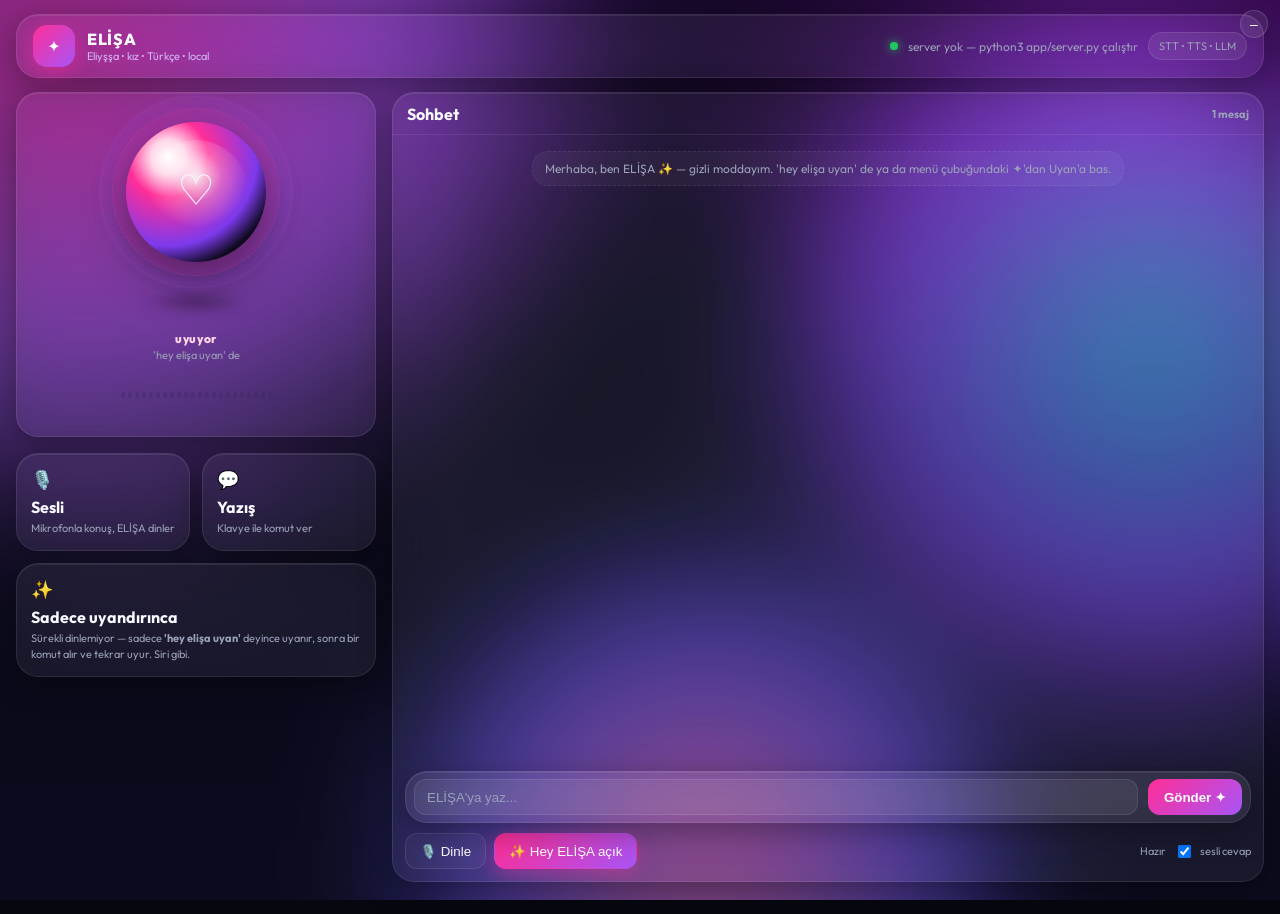
==== app/web/index.html @ fc1f0278 "V1 checkpoint: calisan ELISHA (regex ACTION sistemi) - V2 refactor oncesi" ====
<!doctype html>
<html lang="tr">
<head>
<meta charset="utf-8"/>
<meta name="viewport" content="width=device-width,initial-scale=1"/>
<title>ELİŞA — kız asistan</title>
<link rel="preconnect" href="https://fonts.googleapis.com">
<link href="https://fonts.googleapis.com/css2?family=Outfit:wght@400;600;800&family=JetBrains+Mono:wght@400&display=swap" rel="stylesheet">
<link rel="stylesheet" href="style.css"/>
</head>
<body>
<div class="bg">
  <div class="mesh m1"></div>
  <div class="mesh m2"></div>
  <div class="mesh m3"></div>
</div>

<header class="top glass">
  <div class="brand">
    <div class="logo">✦</div>
    <div>
      <div class="name">ELİŞA</div>
      <div class="sub">Eliyşşa • kız • Türkçe • local</div>
    </div>
  </div>
  <div class="status">
    <span class="dot" id="dot"></span>
    <span id="statusText">başlatılıyor...</span>
    <span class="badge" id="badge">STT • TTS • LLM</span>
  </div>
</header>

<main class="grid">
  <!-- SOL: orb + bento -->
  <section class="left">
    <div class="orb-card glass">
      <div class="orb-wrap">
        <div class="orb" id="orb">
          <div class="orb-core"></div>
          <div class="orb-ring r1"></div>
          <div class="orb-ring r2"></div>
          <div class="orb-ring r3"></div>
          <div class="orb-face">♡</div>
        </div>
        <div class="orb-shadow"></div>
      </div>
      <div class="orb-label" id="orbLabel">uyuyor</div>
      <div class="orb-hint" id="orbHint">'hey elişa uyan' de</div>
      <div class="wave" id="wave"></div>
    </div>

    <div class="bento">
      <div class="bento-card glass">
        <div class="b-ico">🎙️</div>
        <div class="b-title">Sesli</div>
        <div class="b-desc">Mikrofonla konuş, ELİŞA dinler</div>
      </div>
      <div class="bento-card glass">
        <div class="b-ico">💬</div>
        <div class="b-title">Yazış</div>
        <div class="b-desc">Klavye ile komut ver</div>
      </div>
      <div class="bento-card glass span2">
        <div class="b-ico">✨</div>
        <div class="b-title">Sadece uyandırınca</div>
        <div class="b-desc" id="wakeDesc">Sürekli dinlemiyor — sadece <b>'hey elişa uyan'</b> deyince uyanır, sonra bir komut alır ve tekrar uyur. Siri gibi.</div>
      </div>
    </div>
  </section>

  <!-- SAĞ: chat -->
  <section class="right glass">
    <div class="chat-head">
      <span>Sohbet</span>
      <span class="cnt" id="cnt">0 mesaj</span>
    </div>
    <div class="chat" id="chat"></div>
    <div class="composer glass">
      <input id="input" placeholder="ELİŞA'ya yaz..." autocomplete="off"/>
      <button id="send" class="primary">Gönder ✦</button>
    </div>
    <div class="controls">
      <button id="mic" class="ghost">🎙️ Dinle</button>
      <button id="wake" class="ghost wake">✨ Hey ELİŞA uyuyor</button>
      <span class="hint" id="hint">Hazır</span>
      <label class="tts-toggle"><input type="checkbox" id="ttsToggle" checked/> sesli cevap</label>
    </div>
  </section>
</main>

<script src="app.js"></script>
</body>
</html>
---- app/web/style.css ----
*{box-sizing:border-box}html,body{height:100%}body{margin:0;font-family:Outfit,system-ui,-apple-system,Segoe UI,Roboto,Helvetica,Arial;color:#f8f8ff;background:#070710;overflow:hidden}
a{color:inherit}
.bg{position:fixed;inset:0;z-index:-1;overflow:hidden;background:radial-gradient(1200px 800px at 20% -10%, #2a0a4a 0%, transparent 60%), radial-gradient(900px 700px at 90% 10%, #4a0a6a 0%, transparent 55%), linear-gradient(180deg,#070712 0%, #0b0b1e 100%)}
.mesh{position:absolute;border-radius:50%;filter:blur(60px);opacity:.55;mix-blend-mode:screen}
.m1{width:820px;height:820px;background:radial-gradient(circle at 30% 30%, #ff2e97 0%, #a855f7 40%, transparent 70%);left:-180px;top:-220px;animation:drift 18s ease-in-out infinite}
.m2{width:720px;height:720px;background:radial-gradient(circle at 60% 40%, #22d3ee 0%, #7c3aed 45%, transparent 70%);right:-160px;top:40px;animation:drift 22s ease-in-out infinite reverse}
.m3{width:640px;height:640px;background:radial-gradient(circle at 50% 50%, #ff6eb5 0%, #4f46e5 55%, transparent 72%);left:30%;bottom:-280px;animation:drift 26s ease-in-out infinite}
@keyframes drift{0%,100%{transform:translate(0,0) scale(1)}50%{transform:translate(12px,-18px) scale(1.05)}}

.glass{background:rgba(255,255,255,.06);backdrop-filter:blur(20px) saturate(1.2);-webkit-backdrop-filter:blur(20px) saturate(1.2);border:1px solid rgba(255,255,255,.09);border-radius:22px;box-shadow:0 8px 32px rgba(0,0,0,.35), inset 0 1px 0 rgba(255,255,255,.08)}
.top{margin:14px 16px 0 16px;height:64px;display:flex;align-items:center;justify-content:space-between;padding:0 16px}
.brand{display:flex;gap:12px;align-items:center}
.logo{width:42px;height:42px;display:grid;place-items:center;border-radius:14px;background:linear-gradient(135deg,#ff2e97,#a855f7);color:white;font-weight:800;box-shadow:0 6px 18px rgba(255,46,151,.45)}
.name{font-weight:800;letter-spacing:.04em}
.sub{font-size:11px;color:#d9c2ff;opacity:.9}
.status{display:flex;align-items:center;gap:10px;font-size:12px;color:#9aa0b8}
.dot{width:8px;height:8px;border-radius:50%;background:#22c55e;box-shadow:0 0 10px #22c55e;animation:pulse 1.8s infinite}
.badge{font-size:11px;padding:6px 10px;border-radius:999px;background:rgba(255,255,255,.08);border:1px solid rgba(255,255,255,.1)}
@keyframes pulse{0%,100%{transform:scale(1);opacity:1}50%{transform:scale(1.2);opacity:.7}}

.grid{max-width:1280px;margin:14px auto;padding:0 16px 16px 16px;display:grid;grid-template-columns:360px 1fr;gap:16px;height:calc(100vh - 94px)}
@media(max-width:980px){.grid{grid-template-columns:1fr;height:auto}.left{order:2}.right{order:1;min-height:60vh}}
.left{display:flex;flex-direction:column;gap:16px}
.orb-card{padding:18px;display:flex;flex-direction:column;align-items:center;position:relative;overflow:hidden}
.orb-card::before{content:"";position:absolute;inset:-1px;border-radius:22px;padding:1px;background:linear-gradient(135deg, rgba(255,46,151,.5), rgba(168,85,247,.35), rgba(34,211,238,.25));-webkit-mask:linear-gradient(#000 0 0) content-box, linear-gradient(#000 0 0);-webkit-mask-composite:xor;mask-composite:exclude;pointer-events:none}
.orb-wrap{position:relative;width:210px;height:210px;display:grid;place-items:center}
.orb{position:relative;width:140px;height:140px;border-radius:50%;background:radial-gradient(circle at 30% 25%, #fff 0%, #ffd6e8 12%, #ff2e97 28%, #7c3aed 62%, #0f0a1e 78%);box-shadow:0 0 0 14px rgba(255,46,151,.10), 0 0 0 28px rgba(168,85,247,.07), 0 18px 40px rgba(0,0,0,.5);animation:breathe 3.2s ease-in-out infinite}
.orb.listening{animation:breathe .9s ease-in-out infinite;box-shadow:0 0 0 16px rgba(255,46,151,.18), 0 0 0 32px rgba(168,85,247,.12), 0 0 40px rgba(255,46,151,.55)}
.orb.speaking{animation:spin 1.2s linear infinite}
.orb-ring{position:absolute;inset:-10px;border-radius:50%;border:1px solid rgba(255,255,255,.12)}
.r1{inset:-14px;animation:rotate 14s linear infinite;border-style:dashed;opacity:.5}
.r2{inset:-26px;animation:rotate 20s linear infinite reverse;opacity:.25}
.r3{inset:-38px;animation:rotate 28s linear infinite;opacity:.15}
@keyframes breathe{0%,100%{transform:scale(1)}50%{transform:scale(1.04)}}
@keyframes rotate{to{transform:rotate(360deg)}}
@keyframes spin{to{transform:rotate(360deg)}}
.orb-core{position:absolute;inset:18px;border-radius:50%;background:radial-gradient(circle at 50% 35%, rgba(255,255,255,.9), rgba(255,255,255,.25) 30%, transparent 60%)}
.orb-face{position:absolute;inset:0;display:grid;place-items:center;font-size:42px;filter:drop-shadow(0 2px 8px rgba(0,0,0,.35));transform:translateY(-2px)}
.orb-shadow{width:110px;height:18px;margin-top:10px;border-radius:50%;background:radial-gradient(ellipse at center, rgba(0,0,0,.45), transparent 70%);filter:blur(6px)}
.orb-label{margin-top:10px;font-weight:800;letter-spacing:.06em;font-size:12px;color:#ffd6e8}
.orb-hint{font-size:11px;color:#9aa0b8;margin-top:2px}
.wave{width:100%;height:46px;margin-top:10px;display:flex;align-items:center;justify-content:center;gap:3px}
.wave span{display:block;width:4px;height:14px;border-radius:999px;background:linear-gradient(180deg,#ff2e97,#a855f7);opacity:.9;transform-origin:center}
.wave.idle span{height:6px;opacity:.35;background:#3a2a5a}
.wave.listening span{animation:bar 420ms ease-in-out infinite}
.wave.speaking span{animation:bar 520ms ease-in-out infinite}
@keyframes bar{0%,100%{transform:scaleY(.6)}50%{transform:scaleY(1.8)}}
.wave span:nth-child(3n){animation-delay:80ms}.wave span:nth-child(3n+1){animation-delay:160ms}

.bento{display:grid;grid-template-columns:1fr 1fr;gap:12px}
.bento-card{padding:14px;min-height:92px;transition:transform .18s, box-shadow .18s}
.bento-card:hover{transform:translateY(-2px);box-shadow:0 12px 32px rgba(0,0,0,.4)}
.b-ico{font-size:18px}.b-title{font-weight:700;margin-top:6px}.b-desc{font-size:11px;color:#9aa0b8;margin-top:4px;line-height:1.4}
.span2{grid-column:span 2}

.right{display:flex;flex-direction:column;overflow:hidden;min-height:520px}
.chat-head{height:42px;display:flex;align-items:center;justify-content:space-between;padding:0 14px;border-bottom:1px solid rgba(255,255,255,.08);font-weight:700}
.cnt{font-size:11px;color:#9aa0b8}
.chat{flex:1;overflow:auto;padding:16px 14px 10px 14px;display:flex;flex-direction:column;gap:10px;scroll-behavior:smooth}
.bubble{max-width:78%;padding:12px 14px;border-radius:16px;font-size:14px;line-height:1.45;animation:pop .22s ease;position:relative;word-wrap:break-word}
.bubble.user{align-self:flex-end;background:linear-gradient(135deg,#ff2e97,#a855f7);color:white;border-bottom-right-radius:6px;box-shadow:0 8px 20px rgba(255,46,151,.35)}
.bubble.bot{align-self:flex-start;background:rgba(255,255,255,.08);border:1px solid rgba(255,255,255,.08);border-bottom-left-radius:6px}
.bubble.sys{align-self:center;background:rgba(255,255,255,.04);border:1px dashed rgba(255,255,255,.08);color:#9aa0b8;font-size:12px;padding:8px 12px}
.meta{font-size:10px;color:#9aa0b8;margin-top:4px}
@keyframes pop{from{transform:translateY(6px) scale(.98);opacity:0}to{transform:none;opacity:1}}

.composer{margin:12px 12px 0 12px;height:52px;display:flex;gap:10px;align-items:center;padding:8px}
.composer input{flex:1;height:36px;border-radius:12px;border:1px solid rgba(255,255,255,.10);background:rgba(255,255,255,.06);color:white;padding:0 12px;outline:none}
.composer input::placeholder{color:#9aa0b8}
.primary{height:36px;padding:0 16px;border-radius:12px;border:none;background:linear-gradient(135deg,#ff2e97,#a855f7);color:white;font-weight:800;cursor:pointer;transition:transform .12s, filter .12s}
.primary:hover{transform:translateY(-1px);filter:brightness(1.08)}
.primary:active{transform:scale(.98)}
.controls{display:flex;gap:8px;align-items:center;padding:10px 12px 12px 12px}
.ghost{height:36px;padding:0 14px;border-radius:12px;border:1px solid rgba(255,255,255,.10);background:rgba(255,255,255,.04);color:white;cursor:pointer;transition:all .15s}
.ghost:hover{background:rgba(255,255,255,.08);transform:translateY(-1px)}
.ghost.wake.active{background:linear-gradient(135deg,#ff2e97,#a855f7);border-color:transparent;color:white;box-shadow:0 6px 18px rgba(255,46,151,.35)}
.hint{margin-left:auto;font-size:11px;color:#9aa0b8}
.tts-toggle{font-size:11px;color:#9aa0b8;display:flex;gap:6px;align-items:center}
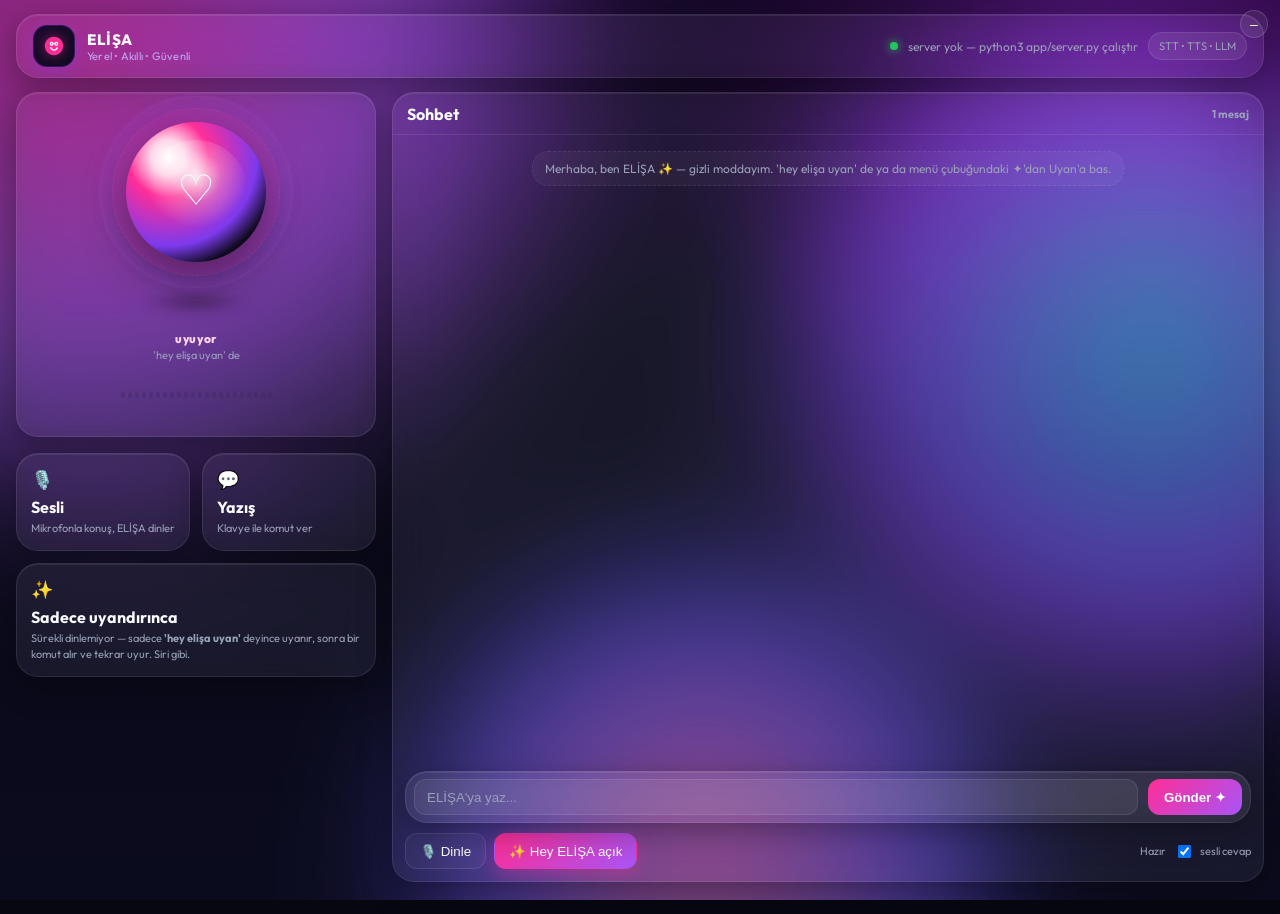
==== commit 7ed19bcc: "UI upgrade: SVG logo, agent status overlay, glow effects, scrollbar, focus states, branding update" ====
--- a/app/web/index.html
+++ b/app/web/index.html
@@ -3,9 +3,9 @@
 <head>
 <meta charset="utf-8"/>
 <meta name="viewport" content="width=device-width,initial-scale=1"/>
-<title>ELİŞA — kız asistan</title>
+<title>ELİŞA — Yerel AI Asistan</title>
 <link rel="preconnect" href="https://fonts.googleapis.com">
-<link href="https://fonts.googleapis.com/css2?family=Outfit:wght@400;600;800&family=JetBrains+Mono:wght@400&display=swap" rel="stylesheet">
+<link href="https://fonts.googleapis.com/css2?family=Outfit:wght@300;400;600;800&family=JetBrains+Mono:wght@400&display=swap" rel="stylesheet">
 <link rel="stylesheet" href="style.css"/>
 </head>
 <body>
@@ -17,10 +17,16 @@
 
 <header class="top glass">
   <div class="brand">
-    <div class="logo">✦</div>
+    <div class="logo">
+      <svg width="22" height="22" viewBox="0 0 24 24" fill="none">
+        <path d="M12 2C6.48 2 2 6.48 2 12s4.48 10 10 10 10-4.48 10-10S17.52 2 12 2z" fill="url(#lg)"/>
+        <path d="M8 9.5c0-.83.67-1.5 1.5-1.5s1.5.67 1.5 1.5S10.33 11 9.5 11 8 10.33 8 9.5zM13 9.5c0-.83.67-1.5 1.5-1.5s1.5.67 1.5 1.5-.67 1.5-1.5 1.5-1.5-.67-1.5-1.5zM8.5 14c.91 1.67 2.37 2.5 3.5 2.5s2.59-.83 3.5-2.5" stroke="#fff" stroke-width="1.5" stroke-linecap="round"/>
+        <defs><linearGradient id="lg" x1="2" y1="2" x2="22" y2="22"><stop stop-color="#ff2e97"/><stop offset="1" stop-color="#7c3aed"/></linearGradient></defs>
+      </svg>
+    </div>
     <div>
       <div class="name">ELİŞA</div>
-      <div class="sub">Eliyşşa • kız • Türkçe • local</div>
+      <div class="sub">Yerel • Akıllı • Güvenli</div>
     </div>
   </div>
   <div class="status">
@@ -74,6 +80,12 @@
       <span>Sohbet</span>
       <span class="cnt" id="cnt">0 mesaj</span>
     </div>
+    <div class="agent-overlay" id="agentOverlay">
+      <div class="agent-pill" id="agentPill">
+        <span class="agent-spinner"></span>
+        <span id="agentText">Hazır</span>
+      </div>
+    </div>
     <div class="chat" id="chat"></div>
     <div class="composer glass">
       <input id="input" placeholder="ELİŞA'ya yaz..." autocomplete="off"/>
--- a/app/web/style.css
+++ b/app/web/style.css
@@ -10,9 +10,8 @@
 .glass{background:rgba(255,255,255,.06);backdrop-filter:blur(20px) saturate(1.2);-webkit-backdrop-filter:blur(20px) saturate(1.2);border:1px solid rgba(255,255,255,.09);border-radius:22px;box-shadow:0 8px 32px rgba(0,0,0,.35), inset 0 1px 0 rgba(255,255,255,.08)}
 .top{margin:14px 16px 0 16px;height:64px;display:flex;align-items:center;justify-content:space-between;padding:0 16px}
 .brand{display:flex;gap:12px;align-items:center}
-.logo{width:42px;height:42px;display:grid;place-items:center;border-radius:14px;background:linear-gradient(135deg,#ff2e97,#a855f7);color:white;font-weight:800;box-shadow:0 6px 18px rgba(255,46,151,.45)}
-.name{font-weight:800;letter-spacing:.04em}
-.sub{font-size:11px;color:#d9c2ff;opacity:.9}
+.name{font-weight:800;letter-spacing:.04em;font-size:15px}
+.sub{font-size:11px;color:#c4b5fd;opacity:.9;letter-spacing:.02em}
 .status{display:flex;align-items:center;gap:10px;font-size:12px;color:#9aa0b8}
 .dot{width:8px;height:8px;border-radius:50%;background:#22c55e;box-shadow:0 0 10px #22c55e;animation:pulse 1.8s infinite}
 .badge{font-size:11px;padding:6px 10px;border-radius:999px;background:rgba(255,255,255,.08);border:1px solid rgba(255,255,255,.1)}
@@ -76,3 +75,68 @@
 .ghost.wake.active{background:linear-gradient(135deg,#ff2e97,#a855f7);border-color:transparent;color:white;box-shadow:0 6px 18px rgba(255,46,151,.35)}
 .hint{margin-left:auto;font-size:11px;color:#9aa0b8}
 .tts-toggle{font-size:11px;color:#9aa0b8;display:flex;gap:6px;align-items:center}
+
+/* agent durum göstergesi (AŞAMA 24) */
+.bubble.bot span.agent-status{
+  display:inline-block;
+  font-style:italic;
+  opacity:.75;
+  font-size:.92em;
+}
+
+/* Agent execution overlay */
+.agent-overlay{
+  display:none;
+  padding:8px 14px;
+  border-bottom:1px solid rgba(255,255,255,.06);
+}
+.agent-overlay.active{display:block}
+.agent-pill{
+  display:inline-flex;
+  align-items:center;
+  gap:8px;
+  padding:6px 14px;
+  border-radius:999px;
+  background:linear-gradient(135deg, rgba(124,58,237,.15), rgba(6,182,212,.1));
+  border:1px solid rgba(124,58,237,.25);
+  font-size:12px;
+  color:#c4b5fd;
+  animation:glow-pill 2s ease-in-out infinite;
+}
+.agent-spinner{
+  width:12px;height:12px;
+  border:2px solid rgba(124,58,237,.3);
+  border-top-color:#a78bfa;
+  border-radius:50%;
+  animation:spin .8s linear infinite;
+}
+.agent-pill.done{
+  background:rgba(34,197,94,.1);
+  border-color:rgba(34,197,94,.25);
+  color:#86efac;
+}
+.agent-pill.done .agent-spinner{display:none}
+@keyframes glow-pill{0%,100%{box-shadow:0 0 8px rgba(124,58,237,.2)}50%{box-shadow:0 0 16px rgba(124,58,237,.4)}}
+
+/* Logo SVG */
+.logo{width:42px;height:42px;display:grid;place-items:center;border-radius:14px;background:linear-gradient(135deg,#1a0a2e,#0f0a1e);border:1px solid rgba(124,58,237,.3);box-shadow:0 4px 16px rgba(124,58,237,.3)}
+.logo svg{filter:drop-shadow(0 0 6px rgba(255,46,151,.5))}
+
+/* Scrollbar custom */
+.chat::-webkit-scrollbar{width:6px}
+.chat::-webkit-scrollbar-track{background:transparent}
+.chat::-webkit-scrollbar-thumb{background:rgba(124,58,237,.3);border-radius:3px}
+.chat::-webkit-scrollbar-thumb:hover{background:rgba(124,58,237,.5)}
+
+/* Input focus glow */
+.composer input:focus{
+  border-color:rgba(124,58,237,.5);
+  box-shadow:0 0 0 3px rgba(124,58,237,.12);
+}
+
+/* Typing indicator */
+.typing-dots{display:flex;gap:4px;padding:8px 14px;align-self:flex-start}
+.typing-dots span{width:6px;height:6px;background:#a78bfa;border-radius:50%;animation:typing-bounce .6s ease-in-out infinite}
+.typing-dots span:nth-child(2){animation-delay:.15s}
+.typing-dots span:nth-child(3){animation-delay:.3s}
+@keyframes typing-bounce{0%,100%{transform:translateY(0);opacity:.4}50%{transform:translateY(-4px);opacity:1}}
